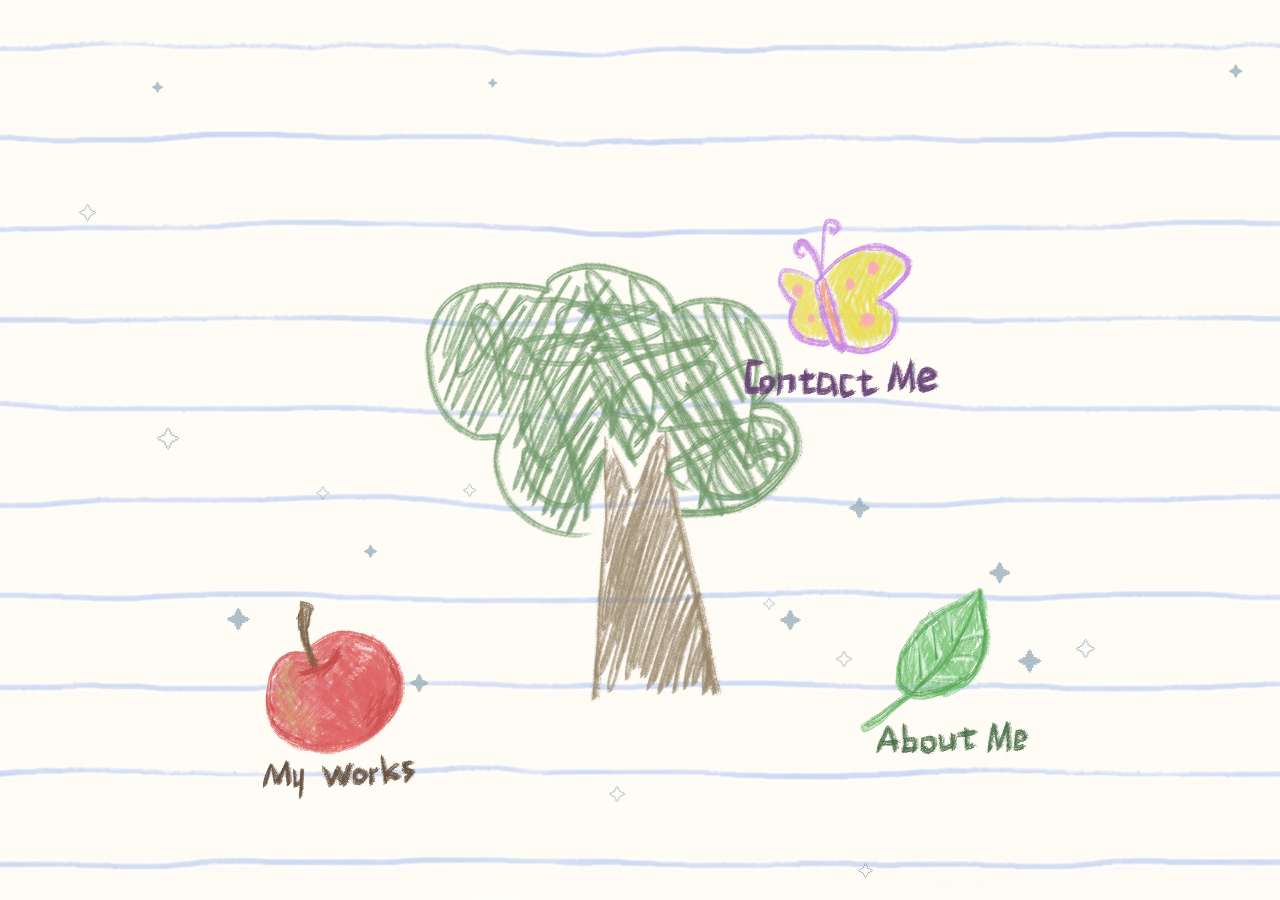
==== index.html @ 459496e2 "initial portfolio upload" ====
<!DOCTYPE html>
<html lang="zh-CN">

<head>

    <meta charset="UTF-8">

    <meta name="viewport" content="width=device-width, initial-scale=1.0">

    <title>Ice fish Daiii</title>


    <style>
        * {
            margin: 0;
            padding: 0;
            box-sizing: border-box;
        }


        body {

            width: 100vw;
            height: 100vh;

            overflow: hidden;

            background: #faf7ef;

        }



        .home {

            width: 100vw;

            height: 100vh;

            position: relative;

            overflow: hidden;

        }



        /* =========================
   背景
========================= */


        .background {

            position: absolute;

            width: 100%;

            height: 100%;

            object-fit: cover;

            left: 0;

            top: 0;

            z-index: 0;

        }



        /* =========================
   星星
========================= */


        .stars {

            position: absolute;

            width: 100%;

            height: 100%;

            z-index: 2;

        }



        .star {

            position: absolute;

            color: #8ea6b5;

            opacity: 0;

            animation:

                starShow 1s forwards,

                starTwinkle infinite ease-in-out;


        }



        @keyframes starShow {


            from {

                opacity: 0;

                transform: scale(0);

            }


            to {

                opacity: .7;

                transform: scale(1);

            }


        }



        @keyframes starTwinkle {


            0%,
            100% {

                opacity: .3;

            }


            50% {

                opacity: 1;

            }


        }



        /* =========================
   树
========================= */


        .tree {

            position: absolute;


            width: 40vw;

            max-width: 700px;


            left: 50%;

            top: 50%;


            transform:

                translate(-50%, -45%) scale(.95);


            opacity: 0;


            z-index: 3;



            animation:

                treeAppear 1s ease forwards;


        }



        @keyframes treeAppear {


            0% {

                opacity: 0;

                transform:

                    translate(-50%, -45%) scale(.9);


            }



            100% {


                opacity: 1;

                transform:

                    translate(-50%, -45%) scale(1);


            }


        }




        /* =========================
   入口按钮共同设置
========================= */


        .object {


            position: absolute;

            z-index: 5;


            opacity: 0;


        }



        .object img {


            width: 100%;

            display: block;


            transition:

                transform .35s ease;


        }



        /*
鼠标悬停

只放大图片

不会影响漂浮动画

*/


        .object:hover img {


            transform: scale(1.08);


        }






        /* =========================
苹果按钮

位置根据你的草图

========================= */


        .apple {


            width: 220px;


            left: 18%;


            top: 65%;


            animation:

                objectAppear 1s ease forwards;


            animation-delay: 2s;


        }





        /* =========================
叶子按钮

========================= */


        .leaf {


            width: 220px;


            right: 18%;


            top: 62%;


            animation:

                objectAppear 1s ease forwards,

                leafFloat 6s infinite ease-in-out;


            animation-delay: 2s, 3s;


        }




        @keyframes leafFloat {


            0%,
            100% {

                margin-top: 0;

                transform: rotate(0deg);

            }


            50% {

                margin-top: -18px;

                transform: rotate(5deg);

            }



        }




        /* =========================
蝴蝶按钮

========================= */


        .butterfly {


            width: 230px;


            right: 25%;


            top: 20%;


            animation:

                objectAppear 1s ease forwards,

                butterflyMove 10s infinite ease-in-out;


            animation-delay: 2s, 3s;



        }



        @keyframes butterflyMove {


            0%,
            100% {


                margin-left: 0;

                margin-top: 0;


            }



            25% {


                margin-left: 20px;

                margin-top: -15px;


            }



            50% {


                margin-left: 0;

                margin-top: -30px;


            }



            75% {


                margin-left: -20px;

                margin-top: -10px;


            }


        }




        @keyframes objectAppear {


            from {

                opacity: 0;

                transform: scale(.8);

            }


            to {

                opacity: 1;

                transform: scale(1);

            }


        }




        /* 防止图片被拖动 */


        img {

            user-select: none;

        }
    </style>

</head>


<body>



    <div class="home">



        <img class="background" src="images/background.png">



        <div class="stars"></div>



        <img class="tree" src="images/tree.png">



        <a href="works.html" class="object apple">

            <img src="images/apple.png">

        </a>




        <a href="about.html" class="object leaf">

            <img src="images/leaf.png">

        </a>




        <a href="contact.html" class="object butterfly">

            <img src="images/butterfly.png">

        </a>
        <script>


            /* =========================
               随机星星生成系统
            ========================= */


            const starsContainer = document.querySelector(".stars");



            const starCount = 22;



            for (let i = 0; i < starCount; i++) {


                const star = document.createElement("span");


                star.className = "star";


                star.innerHTML = Math.random() > 0.5 ? "✦" : "✧";



                // 随机位置

                star.style.left = Math.random() * 100 + "%";

                star.style.top = Math.random() * 100 + "%";



                // 随机大小

                const size = Math.random() * 15 + 10;

                star.style.fontSize = size + "px";



                // 随机出现时间

                star.style.animationDelay =
                    Math.random() * 2 + "s";



                // 随机闪烁速度

                const speed =
                    Math.random() * 4 + 2;


                star.style.animationDuration =
                    "1s," + speed + "s";



                starsContainer.appendChild(star);



            }





            /* =========================
               鼠标轻微空间效果
            
               让漂浮物有一点生命感
            ========================= */


            const objects =
                document.querySelectorAll(".object");



            document.addEventListener(
                "mousemove",
                (e) => {


                    const mouseX =
                        e.clientX / window.innerWidth - 0.5;


                    const mouseY =
                        e.clientY / window.innerHeight - 0.5;



                    objects.forEach(obj => {


                        if (
                            obj.classList.contains("apple")
                        ) {

                            return;

                        }



                        obj.style.marginLeft =
                            mouseX * 8 + "px";



                        obj.style.marginTop =
                            mouseY * 8 + "px";



                    });



                });






            /* =========================
               页面进入保护
            
               防止图片加载慢导致动画错乱
            ========================= */


            window.onload = () => {


                document.body.style.opacity = "1";


            };




        </script>



    </div>


</body>


</html>
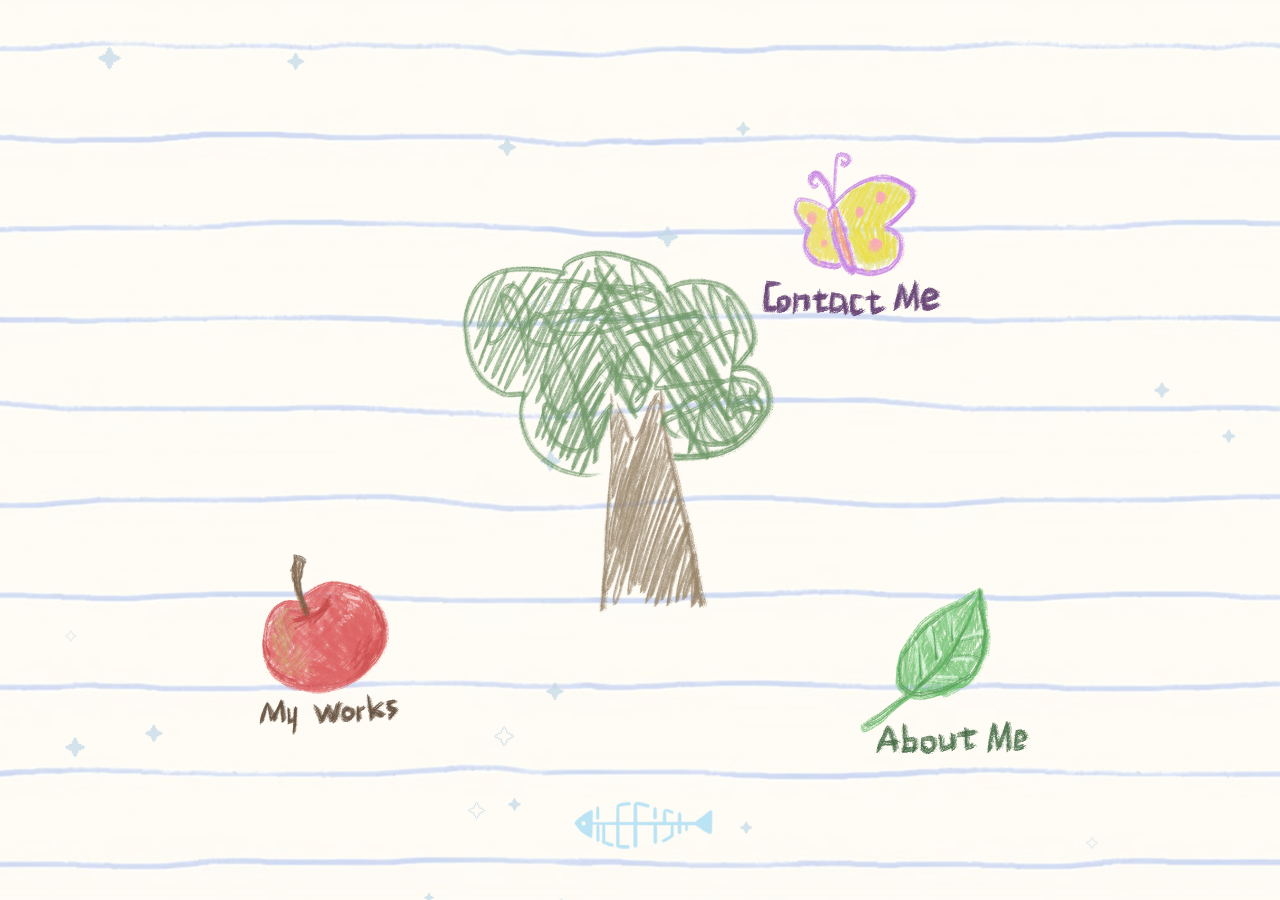
==== commit 1e40458f: "change background change background and works background" ====
--- a/index.html
+++ b/index.html
@@ -93,7 +93,7 @@
 
             position: absolute;
 
-            color: #8ea6b5;
+            color: #c2d9e7;
 
             opacity: 0;
 
@@ -165,14 +165,14 @@
             position: absolute;
 
 
-            width: 40vw;
+            width: 33vw;
 
             max-width: 700px;
 
 
             left: 50%;
 
-            top: 50%;
+            top: 45%;
 
 
             transform:
@@ -301,13 +301,13 @@
         .apple {
 
 
-            width: 220px;
+            width: 200px;
 
 
             left: 18%;
 
 
-            top: 65%;
+            top: 60%;
 
 
             animation:
@@ -394,13 +394,13 @@
         .butterfly {
 
 
-            width: 230px;
+            width: 210px;
 
 
             right: 25%;
 
 
-            top: 20%;
+            top: 13%;
 
 
             animation:
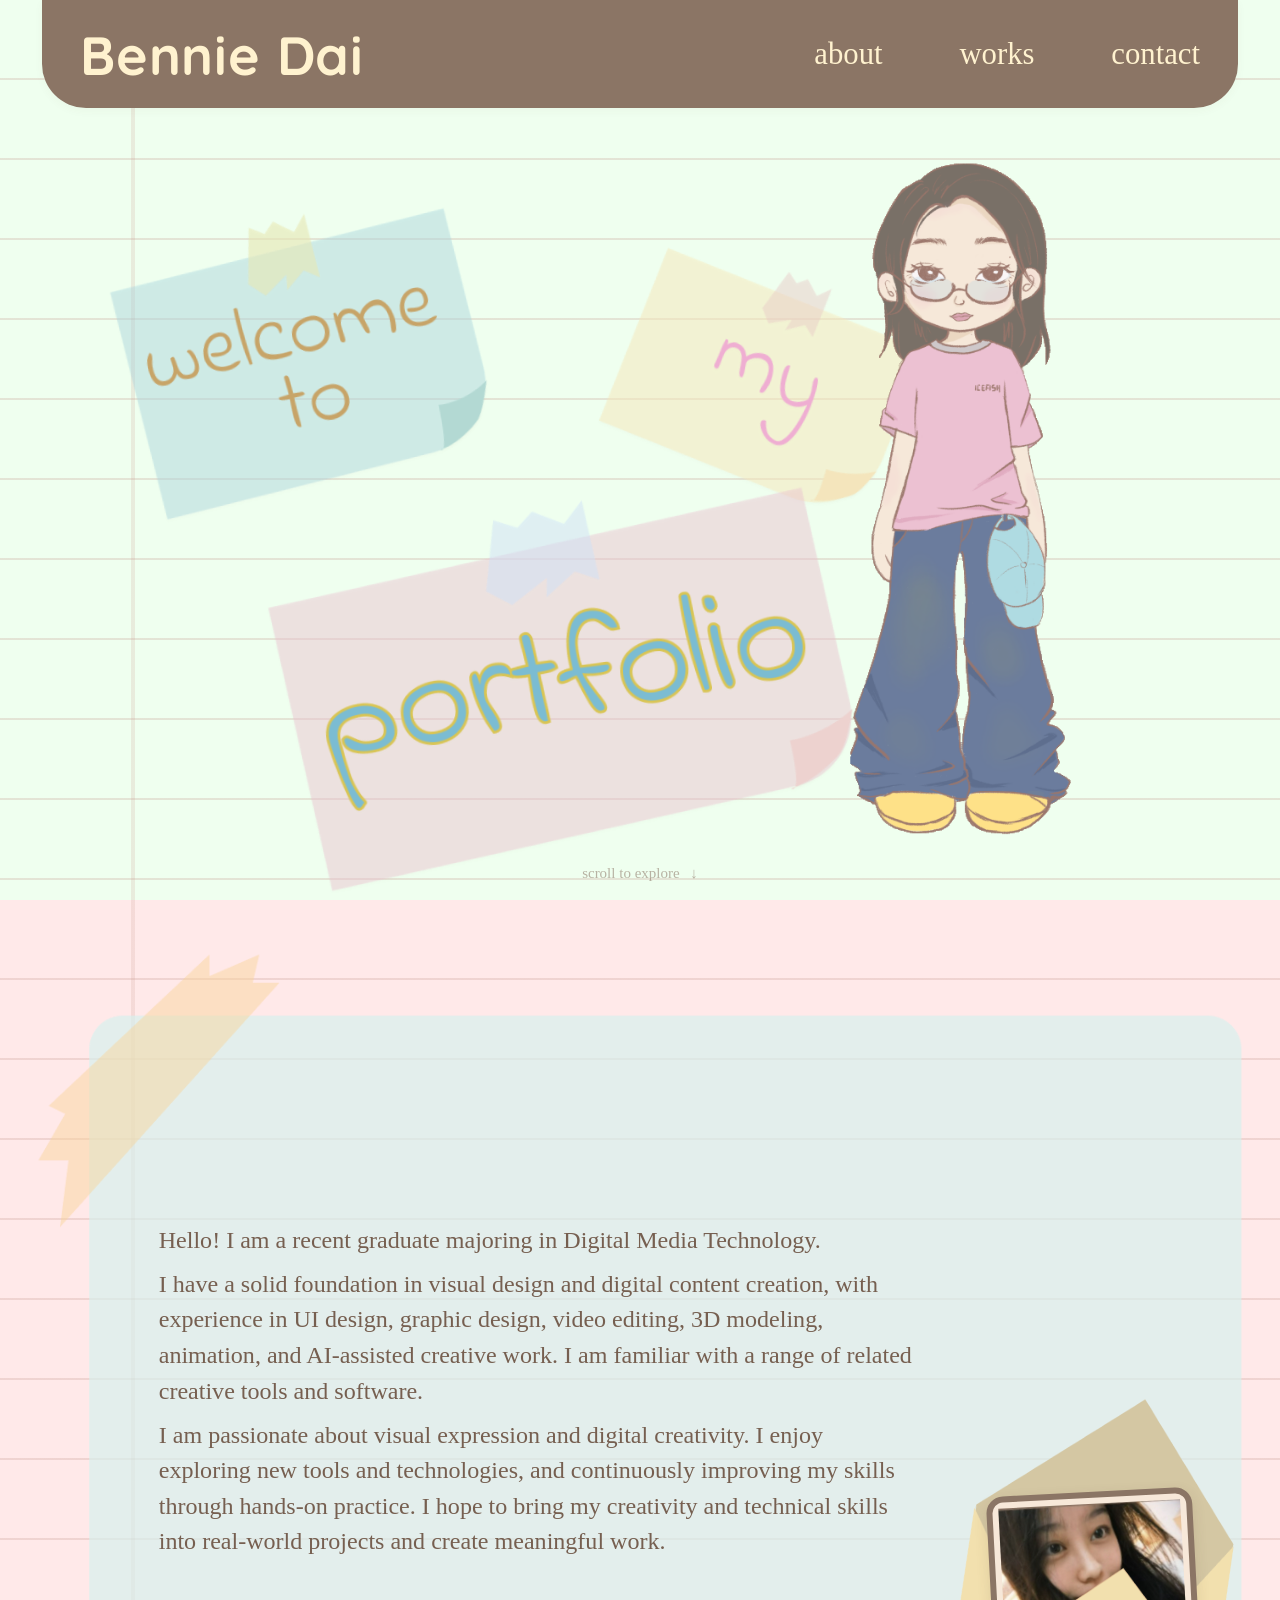
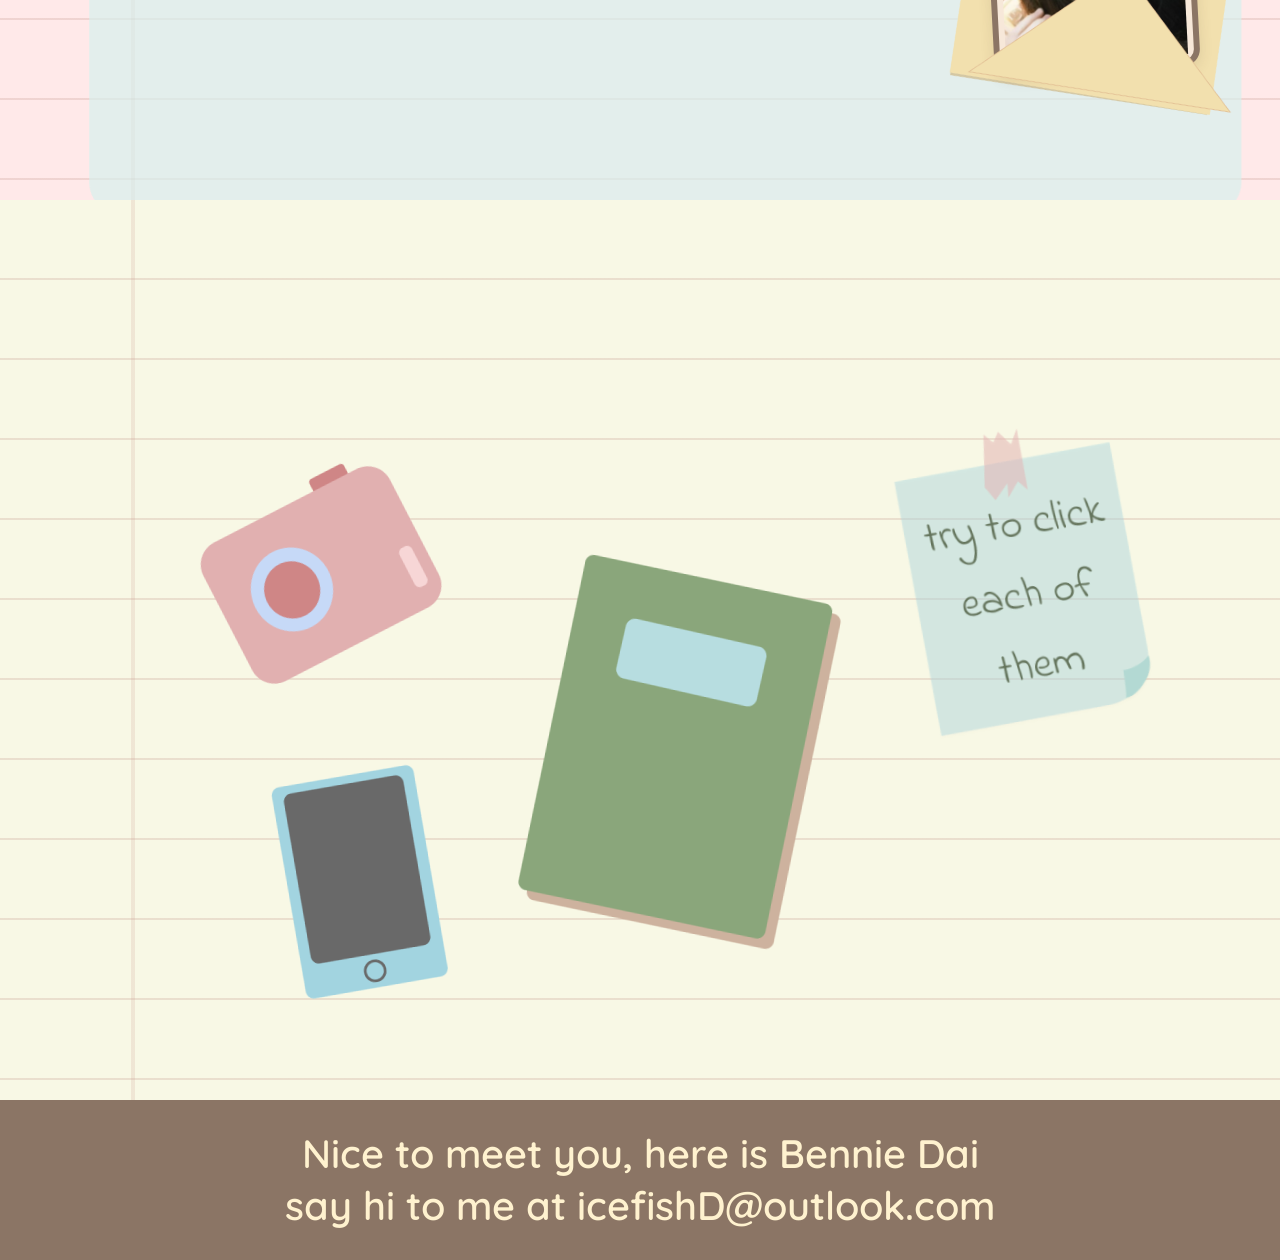
==== commit 16427985: "new visual version change main visual" ====
--- a/index.html
+++ b/index.html
@@ -1,720 +1,113 @@
 <!DOCTYPE html>
-<html lang="zh-CN">
+<html lang="en">
+<head>
+  <meta charset="UTF-8">
+  <meta name="viewport" content="width=device-width, initial-scale=1.0">
+  <meta name="theme-color" content="#8b7565">
+  <title>Bennie Dai — Portfolio</title>
+  <link rel="stylesheet" href="style.css">
+</head>
+<body>
+  <header class="topbar">
+    <a class="brand" href="#home" aria-label="Bennie Dai home">Bennie Dai</a>
+    <button class="menu-toggle" id="menuToggle" aria-label="Open navigation" aria-expanded="false">☰</button>
+    <nav id="mainNav" aria-label="Main navigation">
+      <a href="#about">about</a>
+      <a href="#works">works</a>
+      <a href="#contact">contact</a>
+    </nav>
+  </header>
 
-<head>
+  <main>
+    <!-- HOME -->
+    <section class="page home-page ruled-paper" id="home" aria-label="Home">
+      <div class="home-stage">
+        <img class="sticker sticker-welcome draggable" src="assets/sticker-welcome.png" alt="Welcome to">
+        <img class="sticker sticker-my draggable" src="assets/sticker-my.png" alt="My">
+        <img class="sticker sticker-portfolio draggable" src="assets/sticker-portfolio.png" alt="Portfolio">
+        <img class="hero-character" src="assets/hero-character.png" alt="Bennie's illustrated character">
+      </div>
+      <div class="scroll-note">scroll to explore <span>↓</span></div>
+    </section>
 
-    <meta charset="UTF-8">
+    <!-- ABOUT -->
+    <section class="page about-page ruled-paper" id="about" aria-label="About me">
+      <div class="about-stage">
+        <!-- This PNG already contains BOTH the blue paper panel and its yellow tape.
+             It is intentionally used as the large text background, not as a corner sticker. -->
+        <img class="about-paper" src="assets/sticker-about.png" alt="" aria-hidden="true">
+        <div class="about-copy">
+          <p>Hello! I am a recent graduate majoring in Digital Media Technology.</p>
+          <p>I have a solid foundation in visual design and digital content creation, with experience in UI design, graphic design, video editing, 3D modeling, animation, and AI-assisted creative work. I am familiar with a range of related creative tools and software.</p>
+          <p>I am passionate about visual expression and digital creativity. I enjoy exploring new tools and technologies, and continuously improving my skills through hands-on practice. I hope to bring my creativity and technical skills into real-world projects and create meaningful work.</p>
+        </div>
 
-    <meta name="viewport" content="width=device-width, initial-scale=1.0">
+        <!-- Envelope layers follow the requested order:
+             back -> inner fold -> portrait card -> front flap. -->
+        <div class="envelope" aria-label="A little portrait inside an envelope">
+          <img class="env-layer env-back" src="assets/envelope-back.png" alt="">
+          <img class="env-layer env-inner" src="assets/envelope-flap.png" alt="">
+          <div class="portrait-card">
+            <img src="assets/portrait-reference.jpg" alt="Portrait">
+          </div>
+          <img class="env-layer env-front" src="assets/envelope-front.png" alt="">
+        </div>
+      </div>
+    </section>
 
-    <title>Ice fish Daiii</title>
+    <!-- WORKS -->
+    <section class="page works-page ruled-paper" id="works" aria-label="Works">
+      <div class="works-stage">
+        <button class="work-icon camera-button" data-category="visual" aria-label="Open visual works">
+          <img src="assets/camera.png" alt="">
+        </button>
+        <button class="work-icon book-button" data-category="design" aria-label="Open design works">
+          <img src="assets/book.png" alt="">
+        </button>
+        <button class="work-icon phone-button" data-category="motion" aria-label="Open motion and video works">
+          <img src="assets/phone.png" alt="">
+        </button>
+        <img class="sticker sticker-click draggable" src="assets/sticker-click.png" alt="Try to click each of them">
+      </div>
+    </section>
 
+    <!-- CONTACT -->
+    <footer class="contact-page" id="contact">
+      <p>Nice to meet you, here is Bennie Dai</p>
+      <p>say hi to me at <a href="mailto:icefishD@outlook.com">icefishD@outlook.com</a></p>
+    </footer>
+  </main>
 
-    <style>
-        * {
-            margin: 0;
-            padding: 0;
-            box-sizing: border-box;
-        }
+  <!-- Album window: arrows belong to this window only. -->
+  <div class="modal-backdrop" id="worksModal" aria-hidden="true">
+    <section class="works-window" role="dialog" aria-modal="true" aria-labelledby="modalTitle">
+      <button class="close-button" id="closeModal" aria-label="Close works window">
+        <img src="assets/cancel.png" alt="">
+      </button>
+      <h2 class="sr-only" id="modalTitle">Visual & Illustration</h2>
+      <span class="sr-only" id="pageCount">01 / 02</span>
+      <div class="spread" id="spread" aria-label="Portfolio album pages">
+        <div class="spread-side"></div><div class="spread-side"></div>
+      </div>
+      <button class="page-arrow prev" id="prevPage" aria-label="Previous page">
+        <img src="assets/arrow-left.png" alt="">
+      </button>
+      <button class="page-arrow next" id="nextPage" aria-label="Next page">
+        <img src="assets/arrow-right.png" alt="">
+      </button>
+    </section>
+  </div>
 
+  <!-- Media preview: a separate frame, with close only and no page arrows/context strip. -->
+  <div class="lightbox" id="lightbox" aria-hidden="true">
+    <div class="lightbox-frame" role="dialog" aria-modal="true" aria-label="Media preview">
+      <button class="lightbox-close" id="closeLightbox" aria-label="Close preview">
+        <img src="assets/cancel.png" alt="">
+      </button>
+      <div class="lightbox-content" id="lightboxContent"></div>
+    </div>
+  </div>
 
-        body {
-
-            width: 100vw;
-            height: 100vh;
-
-            overflow: hidden;
-
-            background: #faf7ef;
-
-        }
-
-
-
-        .home {
-
-            width: 100vw;
-
-            height: 100vh;
-
-            position: relative;
-
-            overflow: hidden;
-
-        }
-
-
-
-        /* =========================
-   背景
-========================= */
-
-
-        .background {
-
-            position: absolute;
-
-            width: 100%;
-
-            height: 100%;
-
-            object-fit: cover;
-
-            left: 0;
-
-            top: 0;
-
-            z-index: 0;
-
-        }
-
-
-
-        /* =========================
-   星星
-========================= */
-
-
-        .stars {
-
-            position: absolute;
-
-            width: 100%;
-
-            height: 100%;
-
-            z-index: 2;
-
-        }
-
-
-
-        .star {
-
-            position: absolute;
-
-            color: #c2d9e7;
-
-            opacity: 0;
-
-            animation:
-
-                starShow 1s forwards,
-
-                starTwinkle infinite ease-in-out;
-
-
-        }
-
-
-
-        @keyframes starShow {
-
-
-            from {
-
-                opacity: 0;
-
-                transform: scale(0);
-
-            }
-
-
-            to {
-
-                opacity: .7;
-
-                transform: scale(1);
-
-            }
-
-
-        }
-
-
-
-        @keyframes starTwinkle {
-
-
-            0%,
-            100% {
-
-                opacity: .3;
-
-            }
-
-
-            50% {
-
-                opacity: 1;
-
-            }
-
-
-        }
-
-
-
-        /* =========================
-   树
-========================= */
-
-
-        .tree {
-
-            position: absolute;
-
-
-            width: 33vw;
-
-            max-width: 700px;
-
-
-            left: 50%;
-
-            top: 45%;
-
-
-            transform:
-
-                translate(-50%, -45%) scale(.95);
-
-
-            opacity: 0;
-
-
-            z-index: 3;
-
-
-
-            animation:
-
-                treeAppear 1s ease forwards;
-
-
-        }
-
-
-
-        @keyframes treeAppear {
-
-
-            0% {
-
-                opacity: 0;
-
-                transform:
-
-                    translate(-50%, -45%) scale(.9);
-
-
-            }
-
-
-
-            100% {
-
-
-                opacity: 1;
-
-                transform:
-
-                    translate(-50%, -45%) scale(1);
-
-
-            }
-
-
-        }
-
-
-
-
-        /* =========================
-   入口按钮共同设置
-========================= */
-
-
-        .object {
-
-
-            position: absolute;
-
-            z-index: 5;
-
-
-            opacity: 0;
-
-
-        }
-
-
-
-        .object img {
-
-
-            width: 100%;
-
-            display: block;
-
-
-            transition:
-
-                transform .35s ease;
-
-
-        }
-
-
-
-        /*
-鼠标悬停
-
-只放大图片
-
-不会影响漂浮动画
-
-*/
-
-
-        .object:hover img {
-
-
-            transform: scale(1.08);
-
-
-        }
-
-
-
-
-
-
-        /* =========================
-苹果按钮
-
-位置根据你的草图
-
-========================= */
-
-
-        .apple {
-
-
-            width: 200px;
-
-
-            left: 18%;
-
-
-            top: 60%;
-
-
-            animation:
-
-                objectAppear 1s ease forwards;
-
-
-            animation-delay: 2s;
-
-
-        }
-
-
-
-
-
-        /* =========================
-叶子按钮
-
-========================= */
-
-
-        .leaf {
-
-
-            width: 220px;
-
-
-            right: 18%;
-
-
-            top: 62%;
-
-
-            animation:
-
-                objectAppear 1s ease forwards,
-
-                leafFloat 6s infinite ease-in-out;
-
-
-            animation-delay: 2s, 3s;
-
-
-        }
-
-
-
-
-        @keyframes leafFloat {
-
-
-            0%,
-            100% {
-
-                margin-top: 0;
-
-                transform: rotate(0deg);
-
-            }
-
-
-            50% {
-
-                margin-top: -18px;
-
-                transform: rotate(5deg);
-
-            }
-
-
-
-        }
-
-
-
-
-        /* =========================
-蝴蝶按钮
-
-========================= */
-
-
-        .butterfly {
-
-
-            width: 210px;
-
-
-            right: 25%;
-
-
-            top: 13%;
-
-
-            animation:
-
-                objectAppear 1s ease forwards,
-
-                butterflyMove 10s infinite ease-in-out;
-
-
-            animation-delay: 2s, 3s;
-
-
-
-        }
-
-
-
-        @keyframes butterflyMove {
-
-
-            0%,
-            100% {
-
-
-                margin-left: 0;
-
-                margin-top: 0;
-
-
-            }
-
-
-
-            25% {
-
-
-                margin-left: 20px;
-
-                margin-top: -15px;
-
-
-            }
-
-
-
-            50% {
-
-
-                margin-left: 0;
-
-                margin-top: -30px;
-
-
-            }
-
-
-
-            75% {
-
-
-                margin-left: -20px;
-
-                margin-top: -10px;
-
-
-            }
-
-
-        }
-
-
-
-
-        @keyframes objectAppear {
-
-
-            from {
-
-                opacity: 0;
-
-                transform: scale(.8);
-
-            }
-
-
-            to {
-
-                opacity: 1;
-
-                transform: scale(1);
-
-            }
-
-
-        }
-
-
-
-
-        /* 防止图片被拖动 */
-
-
-        img {
-
-            user-select: none;
-
-        }
-    </style>
-
-</head>
-
-
-<body>
-
-
-
-    <div class="home">
-
-
-
-        <img class="background" src="images/background.png">
-
-
-
-        <div class="stars"></div>
-
-
-
-        <img class="tree" src="images/tree.png">
-
-
-
-        <a href="works.html" class="object apple">
-
-            <img src="images/apple.png">
-
-        </a>
-
-
-
-
-        <a href="about.html" class="object leaf">
-
-            <img src="images/leaf.png">
-
-        </a>
-
-
-
-
-        <a href="contact.html" class="object butterfly">
-
-            <img src="images/butterfly.png">
-
-        </a>
-        <script>
-
-
-            /* =========================
-               随机星星生成系统
-            ========================= */
-
-
-            const starsContainer = document.querySelector(".stars");
-
-
-
-            const starCount = 22;
-
-
-
-            for (let i = 0; i < starCount; i++) {
-
-
-                const star = document.createElement("span");
-
-
-                star.className = "star";
-
-
-                star.innerHTML = Math.random() > 0.5 ? "✦" : "✧";
-
-
-
-                // 随机位置
-
-                star.style.left = Math.random() * 100 + "%";
-
-                star.style.top = Math.random() * 100 + "%";
-
-
-
-                // 随机大小
-
-                const size = Math.random() * 15 + 10;
-
-                star.style.fontSize = size + "px";
-
-
-
-                // 随机出现时间
-
-                star.style.animationDelay =
-                    Math.random() * 2 + "s";
-
-
-
-                // 随机闪烁速度
-
-                const speed =
-                    Math.random() * 4 + 2;
-
-
-                star.style.animationDuration =
-                    "1s," + speed + "s";
-
-
-
-                starsContainer.appendChild(star);
-
-
-
-            }
-
-
-
-
-
-            /* =========================
-               鼠标轻微空间效果
-            
-               让漂浮物有一点生命感
-            ========================= */
-
-
-            const objects =
-                document.querySelectorAll(".object");
-
-
-
-            document.addEventListener(
-                "mousemove",
-                (e) => {
-
-
-                    const mouseX =
-                        e.clientX / window.innerWidth - 0.5;
-
-
-                    const mouseY =
-                        e.clientY / window.innerHeight - 0.5;
-
-
-
-                    objects.forEach(obj => {
-
-
-                        if (
-                            obj.classList.contains("apple")
-                        ) {
-
-                            return;
-
-                        }
-
-
-
-                        obj.style.marginLeft =
-                            mouseX * 8 + "px";
-
-
-
-                        obj.style.marginTop =
-                            mouseY * 8 + "px";
-
-
-
-                    });
-
-
-
-                });
-
-
-
-
-
-
-            /* =========================
-               页面进入保护
-            
-               防止图片加载慢导致动画错乱
-            ========================= */
-
-
-            window.onload = () => {
-
-
-                document.body.style.opacity = "1";
-
-
-            };
-
-
-
-
-        </script>
-
-
-
-    </div>
-
-
+  <script src="script.js"></script>
 </body>
-
-
-</html>+</html>
--- a/style.css
+++ b/style.css
@@ -0,0 +1,890 @@
+@import url('https://fonts.googleapis.com/css2?family=Quicksand:wght@400;500;600;700&display=swap');
+
+:root {
+  --brown: #8b7565;
+  --ink: #765f50;
+  --cream: #fff2cf;
+  --mint: #efffef;
+  --pink: #ffe9e9;
+  --yellow-paper: #f8f8e5;
+  --blue: #79aeb7;
+  --line: rgba(190, 143, 132, .48);
+  --hand: "Comic Sans MS", "Segoe Print", "Bradley Hand", cursive;
+  --body: "Quicksand", "Trebuchet MS", Arial, sans-serif;
+}
+
+* {
+  box-sizing: border-box;
+}
+
+html {
+  scroll-behavior: smooth;
+  scroll-padding-top: 100px;
+}
+
+body {
+  margin: 0;
+  color: var(--ink);
+  font-family: var(--body);
+  overflow-x: hidden;
+}
+
+a {
+  color: inherit;
+  text-decoration: none;
+}
+
+button {
+  font: inherit;
+}
+
+.topbar {
+  position: fixed;
+  z-index: 100;
+  top: 0;
+  left: 3.25%;
+  width: 93.5%;
+  min-height: 108px;
+  padding: 0 3%;
+  display: flex;
+  align-items: center;
+  justify-content: space-between;
+  color: var(--cream);
+  background: var(--brown);
+  border-radius: 0 0 44px 44px;
+  box-shadow: 0 3px 10px rgba(93, 72, 57, .04);
+}
+
+.brand {
+  font-size: clamp(2rem, 4.2vw, 3.8rem);
+  font-weight: 700;
+  letter-spacing: .015em;
+}
+
+.topbar nav {
+  display: flex;
+  align-items: center;
+  gap: clamp(30px, 6vw, 92px);
+}
+
+.topbar nav a {
+  font-family: var(--hand);
+  font-size: clamp(1.2rem, 2.4vw, 2.15rem);
+  transition: color .2s, transform .2s;
+}
+
+.topbar nav a:hover {
+  color: #f5c4d9;
+  transform: translateY(-3px);
+}
+
+.menu-toggle {
+  display: none;
+  border: 0;
+  background: transparent;
+  color: var(--cream);
+  font-size: 28px;
+  cursor: pointer;
+}
+
+.page {
+  position: relative;
+  min-height: 100vh;
+  overflow: hidden;
+  scroll-margin-top: 0;
+}
+
+.ruled-paper {
+  background-image:
+    linear-gradient(to right, transparent 0, transparent 10.2%, rgba(204, 157, 145, .20) 10.2%, rgba(204, 157, 145, .20) 10.52%, transparent 10.52%),
+    repeating-linear-gradient(to bottom, transparent 0, transparent 78px, var(--line) 79px, transparent 80px);
+}
+
+.home-page {
+  background-color: var(--mint);
+}
+
+.home-stage {
+  position: relative;
+  width: 100%;
+  min-height: 100vh;
+  max-width: 1600px;
+  margin: 0 auto;
+}
+
+.sticker {
+  position: absolute;
+  display: block;
+  height: auto;
+  user-select: none;
+  -webkit-user-drag: none;
+  cursor: grab;
+  touch-action: pan-y;
+  filter: drop-shadow(0 2px 1px rgba(100, 80, 65, .035));
+}
+
+.sticker.dragging {
+  cursor: grabbing;
+  z-index: 15;
+}
+
+.sticker-welcome {
+  width: min(29.2vw, 420px);
+  left: 9%;
+  top: 22%;
+  transform: rotate(-7deg);
+}
+
+.sticker-my {
+  width: min(25.2vw, 365px);
+  left: 47.5%;
+  top: 27%;
+  transform: rotate(9deg);
+}
+
+.sticker-portfolio {
+  width: min(46.8vw, 675px);
+  left: 20.8%;
+  top: 51.5%;
+  transform: rotate(-3deg);
+}
+
+.hero-character {
+  position: absolute;
+  z-index: 4;
+  right: 12%;
+  bottom: 6%;
+  width: min(25vw, 360px);
+  height: 78%;
+  object-fit: contain;
+  object-position: bottom;
+  pointer-events: none;
+}
+
+.scroll-note {
+  position: absolute;
+  bottom: 18px;
+  left: 50%;
+  transform: translateX(-50%);
+  color: #8b7565;
+  opacity: .55;
+  font: 15px var(--hand);
+}
+
+.scroll-note span {
+  padding-left: 7px;
+  animation: bob 1.5s infinite;
+  display: inline-block;
+}
+
+@keyframes bob {
+  50% {
+    transform: translateY(5px);
+  }
+}
+
+.about-page {
+  background-color: var(--pink);
+  display: grid;
+  place-items: center;
+  padding: 115px 3vw 45px;
+}
+
+.about-stage {
+  position: relative;
+  width: min(94vw, 1360px);
+  height: min(78vh, 940px);
+  min-height: 650px;
+}
+
+.about-paper {
+  position: absolute;
+  width: min(100%, 1280px);
+  height: auto;
+  left: 50%;
+  top: 50%;
+  transform: translate(-50%, -50%);
+  pointer-events: none;
+  user-select: none;
+}
+
+.about-copy {
+  position: absolute;
+  z-index: 2;
+  left: 8.8%;
+  top: 14.5%;
+  width: 65.5%;
+  height: 74%;
+  display: flex;
+  flex-direction: column;
+  justify-content: center;
+  padding: 1.4% 1.2%;
+  color: #765f50;
+  font-family: var(--hand);
+  font-size: clamp(16px, 1.88vw, 26px);
+  line-height: 1.48;
+}
+
+.about-copy p {
+  margin: 0 0 .35em;
+}
+
+.envelope {
+  position: absolute;
+  z-index: 5;
+  right: 0.5%;
+  bottom: 1.5%;
+  width: clamp(230px, 23vw, 320px);
+  aspect-ratio: 374 / 407;
+  transform: rotate(-5deg);
+  transform-origin: center;
+  transition: transform .35s ease;
+}
+
+.envelope:hover {
+  transform: rotate(-2deg) translateY(-5px);
+}
+
+.env-layer {
+  position: absolute;
+  display: block;
+  height: auto;
+  user-select: none;
+  pointer-events: none;
+}
+
+.env-back {
+  z-index: 1;
+  width: 100%;
+  left: 0;
+  bottom: 0;
+}
+
+.env-inner {
+  z-index: 2;
+  width: 100%;
+  left: 0;
+  bottom: 0;
+}
+
+.portrait-card {
+  position: absolute;
+  z-index: 3;
+  left: 16%;
+  top: 6%;
+  width: 70%;
+  height: 56%;
+  padding: 6px;
+  border: 6px solid var(--brown);
+  border-radius: 17px;
+  background: #f7e8d9;
+  overflow: hidden;
+  transform: rotate(2deg) translateY(38%);
+  transform-origin: center bottom;
+  transition: transform .55s cubic-bezier(.2, .8, .2, 1);
+  box-shadow: 0 5px 14px rgba(80, 60, 45, .12);
+}
+
+.portrait-card img {
+  width: 100%;
+  height: 100%;
+  object-fit: cover;
+  display: block;
+}
+
+.envelope:hover .portrait-card {
+  transform: rotate(2deg) translateY(-13%);
+}
+
+.env-front {
+  z-index: 4;
+  width: 88%;
+  left: 6%;
+  bottom: 0;
+}
+
+/* Works page: restore the original staggered composition from the Figma screenshots. */
+.works-page {
+  background-color: var(--yellow-paper);
+  display: grid;
+  place-items: center;
+  padding: 110px 3vw 50px;
+}
+
+.works-stage {
+  position: relative;
+  width: min(94vw, 1320px);
+  height: min(76vh, 760px);
+  min-height: 560px;
+}
+
+.work-icon {
+  position: absolute;
+  display: block;
+  padding: 0;
+  border: 0;
+  background: transparent;
+  cursor: pointer;
+  transition: transform .28s ease, filter .28s ease;
+}
+
+.work-icon img {
+  display: block;
+  width: 100%;
+  height: auto;
+  pointer-events: none;
+}
+
+.work-icon:hover,
+.work-icon:focus-visible {
+  filter: drop-shadow(0 12px 10px rgba(90, 75, 60, .16));
+}
+
+/* Keep the original diagonal / staggered arrangement; move the group up only slightly. */
+.camera-button {
+  width: 20.5%;
+  left: 13%;
+  top: 18%;
+  transform: rotate(-12deg);
+}
+
+.camera-button:hover {
+  transform: rotate(-7deg) translateY(-8px) scale(1.06);
+}
+
+.book-button {
+  width: 24.5%;
+  left: 41%;
+  top: 33%;
+  transform: rotate(6deg);
+}
+
+.book-button:hover {
+  transform: rotate(2deg) translateY(-8px) scale(1.06);
+}
+
+.phone-button {
+  width: 13.5%;
+  left: 20%;
+  top: 63%;
+  transform: rotate(-5deg);
+}
+
+.phone-button:hover {
+  transform: rotate(-2deg) translateY(-8px) scale(1.06);
+}
+
+.sticker-click {
+  width: min(19.2vw, 275px);
+  right: 8%;
+  top: 12%;
+  transform: rotate(-5deg);
+}
+
+.works-page .sticker-click {
+  z-index: 2;
+}
+
+/* Original warm-brown contact footer from the Figma end frame. */
+.contact-page {
+  min-height: 160px;
+  display: flex;
+  flex-direction: column;
+  align-items: center;
+  justify-content: center;
+  padding: 27px 20px;
+  background: var(--brown);
+  color: var(--cream);
+  text-align: center;
+  font-size: clamp(19px, 3.1vw, 42px);
+  line-height: 1.3;
+  font-weight: 600;
+}
+
+.contact-page p {
+  margin: 0;
+}
+
+.contact-page a {
+  transition: color .2s;
+}
+
+.contact-page a:hover {
+  color: #f4bfd5;
+}
+
+/* Works album */
+.sr-only {
+  position: absolute;
+  width: 1px;
+  height: 1px;
+  padding: 0;
+  margin: -1px;
+  overflow: hidden;
+  clip: rect(0, 0, 0, 0);
+  white-space: nowrap;
+  border: 0;
+}
+
+.modal-backdrop {
+  position: fixed;
+  z-index: 200;
+  inset: 0;
+  display: none;
+  place-items: center;
+  padding: 4vw;
+  background: rgba(70, 58, 50, .25);
+  backdrop-filter: blur(3px);
+}
+
+.modal-backdrop.open {
+  display: grid;
+}
+
+.works-window {
+  position: relative;
+  width: min(88vw, 1220px);
+  height: min(82vh, 850px);
+  min-height: 430px;
+  padding: 34px 5% 54px;
+  border: 4px solid #c9b09d;
+  border-radius: 42px;
+  background: #fbfff3;
+  box-shadow: 0 20px 60px rgba(75, 60, 50, .18);
+}
+
+.close-button {
+  position: absolute;
+  z-index: 10;
+  top: -29px;
+  right: -29px;
+  width: 72px;
+  height: 72px;
+  border: 0;
+  padding: 0;
+  background: transparent;
+  cursor: pointer;
+}
+
+.close-button img {
+  width: 100%;
+  height: 100%;
+}
+
+.spread {
+  height: 100%;
+  min-height: 0;
+  display: grid;
+  grid-template-columns: minmax(0, 1fr) minmax(0, 1fr);
+  border: 1px solid #c9b09d;
+  border-radius: 0 0 25px 25px;
+  overflow: hidden;
+}
+
+.spread-side {
+  min-width: 0;
+  min-height: 0;
+  padding: 16px 22px;
+  display: grid;
+  grid-template-columns: minmax(0, 1fr) minmax(0, 1fr);
+  grid-template-rows: repeat(3, minmax(0, 1fr));
+  gap: 10px 14px;
+  align-items: center;
+  justify-items: center;
+}
+
+.work-thumb {
+  width: 100%;
+  height: 100%;
+  min-width: 0;
+  min-height: 0;
+  display: flex;
+  align-items: center;
+  justify-content: center;
+  overflow: hidden;
+}
+
+.work-thumb img,
+.work-thumb video {
+  width: 100%;
+  height: 100%;
+  min-width: 0;
+  min-height: 0;
+  object-fit: contain;
+  object-position: center;
+}
+
+.spread-side:first-child .work-thumb:nth-child(1) {
+  grid-column: 1;
+  grid-row: 1;
+}
+
+.spread-side:first-child .work-thumb:nth-child(2) {
+  grid-column: 2;
+  grid-row: 2;
+}
+
+.spread-side:first-child .work-thumb:nth-child(3) {
+  grid-column: 1;
+  grid-row: 3;
+}
+
+.spread-side:last-child .work-thumb:nth-child(1) {
+  grid-column: 1;
+  grid-row: 1;
+}
+
+.spread-side:last-child .work-thumb:nth-child(2) {
+  grid-column: 2;
+  grid-row: 2 / span 2;
+}
+
+.spread-side+.spread-side {
+  border-left: 1px solid #b98e7d;
+}
+
+.work-thumb {
+  width: 100%;
+  height: 100%;
+  min-width: 0;
+  min-height: 0;
+  display: flex;
+  align-items: center;
+  justify-content: center;
+  padding: 5px;
+  border: 0;
+  background: transparent;
+  cursor: pointer;
+  overflow: hidden;
+  box-sizing: border-box;
+}
+
+.work-thumb img,
+.work-thumb video {
+  display: block;
+  width: 100%;
+  height: 100%;
+  min-width: 0;
+  min-height: 0;
+  object-fit: contain;
+  object-position: center;
+  transition: transform .22s ease;
+}
+
+.work-thumb:hover img,
+.work-thumb:hover video {
+  transform: scale(1.015);
+}
+
+.work-thumb:hover img,
+.work-thumb:hover video {
+  transform: scale(1.045);
+}
+
+.empty-thumb {
+  width: min(100%, 180px);
+  height: min(100%, 220px);
+  display: grid;
+  place-items: center;
+  padding: 15px;
+  background: #d8d8d8;
+  color: #777;
+  font: 18px var(--hand);
+  text-align: center;
+}
+
+.page-arrow {
+  position: absolute;
+  bottom: 10px;
+  width: 62px;
+  height: 48px;
+  padding: 0;
+  border: 0;
+  background: transparent;
+  cursor: pointer;
+}
+
+.page-arrow img {
+  width: 100%;
+  height: 100%;
+  object-fit: contain;
+}
+
+.page-arrow.prev {
+  left: 17px;
+}
+
+.page-arrow.next {
+  right: 17px;
+}
+
+.page-arrow:disabled {
+  opacity: .22;
+  cursor: default;
+}
+
+/* Separate media-only preview. It has no context area and no page arrows. */
+.lightbox {
+  position: fixed;
+  z-index: 230;
+  inset: 0;
+  display: none;
+  place-items: center;
+  padding: 5vw;
+  background: rgba(48, 39, 34, .52);
+  backdrop-filter: blur(2px);
+}
+
+.lightbox.open {
+  display: grid;
+}
+
+.lightbox-frame {
+  position: relative;
+  display: grid;
+  place-items: center;
+  width: fit-content;
+  height: fit-content;
+  max-width: 88vw;
+  max-height: 84vh;
+  min-width: 220px;
+  min-height: 150px;
+  padding: 0;
+  border: 10px solid #c99591;
+  border-radius: 22px;
+  background: #d8d8d8;
+  box-shadow: 0 18px 55px rgba(50, 35, 30, .2);
+  overflow: visible;
+}
+
+.lightbox-content {
+  display: grid;
+  place-items: center;
+  max-width: calc(88vw - 20px);
+  max-height: calc(84vh - 20px);
+  overflow: hidden;
+}
+
+.lightbox-content img,
+.lightbox-content video {
+  display: block;
+  max-width: calc(88vw - 20px);
+  max-height: calc(84vh - 20px);
+  width: auto;
+  height: auto;
+  object-fit: contain;
+}
+
+.preview-placeholder {
+  width: min(68vw, 760px);
+  min-height: 260px;
+  aspect-ratio: 16 / 9;
+  display: grid;
+  place-items: center;
+  padding: 24px;
+  color: #765f50;
+  font: clamp(18px, 2vw, 28px) var(--hand);
+  text-align: center;
+  background: #d8d8d8;
+}
+
+.lightbox-close {
+  position: absolute;
+  z-index: 5;
+  top: -27px;
+  right: -27px;
+  width: 58px;
+  height: 58px;
+  border: 0;
+  padding: 0;
+  background: transparent;
+  cursor: pointer;
+}
+
+.lightbox-close img {
+  width: 100%;
+  height: 100%;
+}
+
+@media (max-width: 760px) {
+  html {
+    scroll-padding-top: 76px;
+  }
+
+  .topbar {
+    min-height: 76px;
+    border-radius: 0 0 25px 25px;
+  }
+
+  .brand {
+    font-size: 2rem;
+  }
+
+  .menu-toggle {
+    display: block;
+  }
+
+  .topbar nav {
+    display: none;
+    position: absolute;
+    top: 76px;
+    right: 0;
+    min-width: 160px;
+    padding: 18px 24px;
+    flex-direction: column;
+    gap: 14px;
+    align-items: flex-end;
+    background: var(--brown);
+    border-radius: 0 0 20px 20px;
+  }
+
+  .topbar nav.show {
+    display: flex;
+  }
+
+  .topbar nav a {
+    font-size: 1.4rem;
+  }
+
+  .home-page {
+    min-height: 760px;
+  }
+
+  .home-stage {
+    min-height: 760px;
+  }
+
+  .sticker-welcome {
+    width: 48vw;
+    left: 3%;
+    top: 18%;
+  }
+
+  .sticker-my {
+    width: 39vw;
+    left: 48%;
+    top: 29%;
+  }
+
+  .sticker-portfolio {
+    width: 72vw;
+    left: 4%;
+    top: 53%;
+  }
+
+  .hero-character {
+    width: 39vw;
+    height: 47%;
+    right: 2%;
+    bottom: 4%;
+  }
+
+  .about-page {
+    min-height: 900px;
+    padding: 100px 3vw 35px;
+  }
+
+  .about-stage {
+    width: 100%;
+    height: 760px;
+    min-height: 0;
+  }
+
+  .about-paper {
+    width: 100%;
+    top: 38%;
+  }
+
+  .about-copy {
+    left: 8%;
+    top: 12%;
+    width: 82%;
+    height: 58%;
+    font-size: clamp(13px, 3.5vw, 16px);
+    line-height: 1.48;
+    padding: 1%;
+  }
+
+  .envelope {
+    width: 42vw;
+    right: 1%;
+    bottom: 0;
+  }
+
+  .works-page {
+    min-height: 760px;
+    padding: 95px 3vw 35px;
+  }
+
+  .works-stage {
+    width: 100%;
+    height: 650px;
+    min-height: 0;
+  }
+
+  .camera-button {
+    width: 35%;
+    left: 5%;
+    top: 12%;
+  }
+
+  .book-button {
+    width: 43%;
+    left: 48%;
+    top: 27%;
+  }
+
+  .phone-button {
+    width: 23%;
+    left: 12%;
+    top: 55%;
+  }
+
+  .sticker-click {
+    width: 31vw;
+    right: 3%;
+    top: 10%;
+  }
+
+  .works-window {
+    width: 94vw;
+    height: 74vh;
+    min-height: 390px;
+    padding: 28px 3% 50px;
+    border-radius: 25px;
+  }
+
+  .close-button {
+    width: 54px;
+    height: 54px;
+    top: -21px;
+    right: -12px;
+  }
+
+  .spread-side {
+    padding: 8px;
+    gap: 7px;
+  }
+
+  .page-arrow {
+    width: 48px;
+    bottom: 5px;
+  }
+
+  .lightbox-frame {
+    padding: 0;
+    border-width: 6px;
+  }
+
+  .lightbox-close {
+    width: 48px;
+    height: 48px;
+    top: -21px;
+    right: -17px;
+  }
+
+  .contact-page {
+    min-height: 125px;
+    font-size: 18px;
+  }
+}
